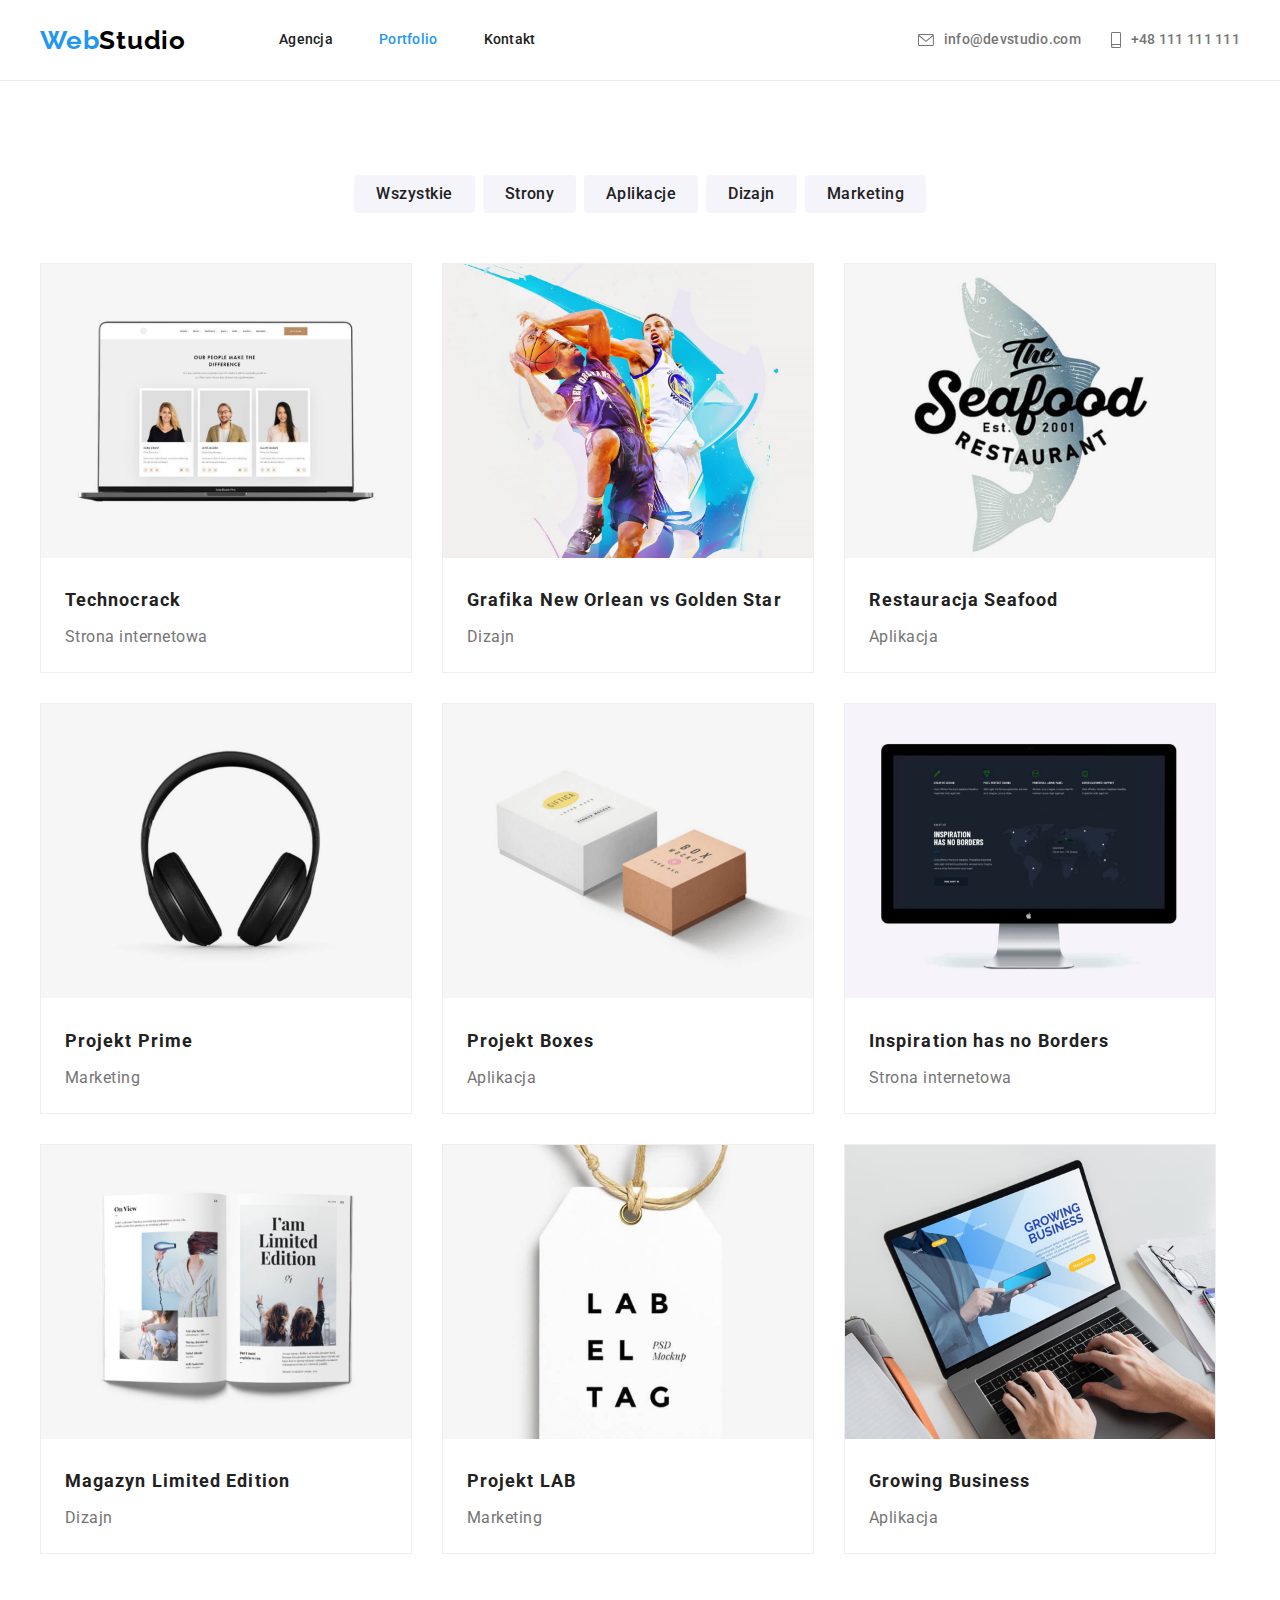
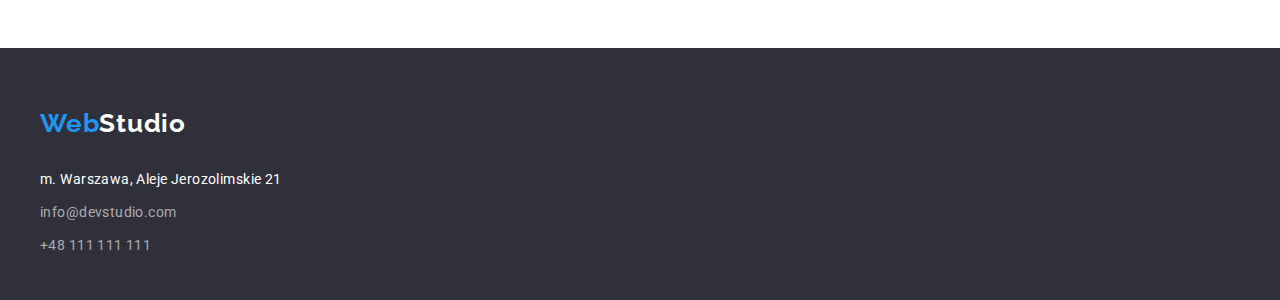
==== portfolio.html @ 2560aaf7 "1" ====
<!DOCTYPE html>
<html lang="pl">
  <head>
    <meta charset="UTF-8" />
    <meta name="viewport" content="widht=device-width, initial-scale=1.0" />
    <title>Studio</title>
    <link rel="stylesheet" href="./css/modern-normalize.css" />
    <link rel="stylesheet" href="./css/styles.css" />
    <link rel="preconnect" href="https://fonts.googleapis.com" />
    <link rel="preconnect" href="https://fonts.gstatic.com" crossorigin />
    <link
      href="https://fonts.googleapis.com/css2?family=Raleway:wght@700&family=Roboto:ital,wght@0,400;0,500;0,900;1,700&display=swap"
      rel="stylesheet"
    />
  </head>
  <body>
    <!--  -->
    <!-- H E A D E R -->
    <!--  -->
    <header class="border-bottom">
      <div class="container flex">
        <div class="header--center">
          <a href="/" class="logo"><span class="logo--color">Web</span>Studio</a>
          <nav class="header--center">
            <ul class="menu">
              <li>
                <a href="index.html" class="menu__item">Agencja </a>
              </li>
              <li>
                <a href="portfolio.html" class="menu__item menu__item--active"
                  >Portfolio</a
                >
              </li>
              <li><a href="/" class="menu__item">Kontakt</a></li>
            </ul>
          </nav>
        </div>
        <div>
          <ul class="menu flex">
            <li>
              <svg class="svg menu--color">
                <use href="./images/icons.svg#icon-envelope"></use>
              </svg>
            </li>

            <li>
              <a href="mailto:info@devstudio.com" class="menu__contact menu--color"
                >info@devstudio.com
              </a>
            </li>

            <li>
              <svg class="svg2 menu--color">
                <use href="./images/icons.svg#icon-smartphone"></use>
              </svg>
            </li>
            <li>
              <a href="tel:+48111111111" class="menu__contact menu__contact--padding-tel"
                >+48 111 111 111
              </a>
            </li>
          </ul>
        </div>
      </div>
    </header>
    <main>
      <!--  -->
      <!-- B U T T O N S  -->
      <!--  -->
      <section>
        <ul class="button-grups">
          <li class="btn">
            <button type="button" class="btn__all btn--theme">Wszystkie</button>
          </li>
          <li class="btn">
            <button type="button" class="btn__sites btn--theme">Strony</button>
          </li>
          <li class="btn">
            <button type="button" class="btn__apps btn--theme">Aplikacje</button>
          </li>
          <li class="btn">
            <button type="button" class="btn-design btn--theme">Dizajn</button>
          </li>
          <li class="btn">
            <button type="button" class="btn-marketing btn--theme">Marketing</button>
          </li>
        </ul>
      </section>
      <!--  -->
      <!-- P I C T U R E S  -->
      <!--  -->
      <section>
        <div class="container">
          <ul class="card-set">
            <li class="pictures">
              <img
                src="./images/portfolio_img9.jpg"
                width="370"
                height="294"
                alt="Technocrack"
              />
              <p class="pictures--heading">Technocrack</p>
              <p class="pictrures--summary">Strona internetowa</p>
            </li>
            <li class="pictures">
              <img
                src="./images/portfolio_img1.jpg"
                width="370"
                height="294"
                alt="Dizajn"
              />
              <p class="pictures--heading">Grafika New Orlean vs Golden Star</p>
              <p class="pictrures--summary">Dizajn</p>
            </li>
            <li class="pictures">
              <img
                src="./images/portfolio_img2.jpg"
                width="370"
                height="294"
                alt="Restauracja Seafood"
              />
              <p class="pictures--heading">Restauracja Seafood</p>
              <p class="pictrures--summary">Aplikacja</p>
            </li>
            <li class="pictures">
              <img
                src="./images/portfolio_img3.jpg"
                width="370"
                height="294"
                alt="Projekt Prime"
              />
              <p class="pictures--heading">Projekt Prime</p>
              <p class="pictrures--summary">Marketing</p>
            </li>
            <li class="pictures">
              <img
                src="./images/portfolio_img4.jpg"
                width="370"
                height="294"
                alt="Projekt Boxes"
              />
              <p class="pictures--heading">Projekt Boxes</p>
              <p class="pictrures--summary">Aplikacja</p>
            </li>
            <li class="pictures">
              <img
                src="./images/portfolio_img5.jpg"
                width="370"
                height="294"
                alt="Inspiration has no Borders"
              />
              <p class="pictures--heading">Inspiration has no Borders</p>
              <p class="pictrures--summary">Strona internetowa</p>
            </li>
            <li class="pictures">
              <img
                src="./images/portfolio_img6.jpg"
                width="370"
                height="294"
                alt="Magazyn Limited Edition"
              />
              <p class="pictures--heading">Magazyn Limited Edition</p>
              <p class="pictrures--summary">Dizajn</p>
            </li>
            <li class="pictures">
              <img
                src="./images/portfolio_img7.jpg"
                width="370"
                height="294"
                alt="Projekt LAB"
              />
              <p class="pictures--heading">Projekt LAB</p>
              <p class="pictrures--summary">Marketing</p>
            </li>
            <li class="pictures">
              <img
                src="./images/portfolio_img8.jpg"
                width="370"
                height="294"
                alt="Growing Business"
              />
              <p class="pictures--heading">Growing Business</p>
              <p class="pictrures--summary">Aplikacja</p>
            </li>
          </ul>
        </div>
      </section>
    </main>
    <!--  -->
    <!-- F O O T E R  -->
    <!--  -->
    <footer>
      <div class="footer--background">
        <div class="container">
          <div class="address--padding">
            <a href="/" class="logo logo--flex">
              <div class="logo--color">Web</div>
              <div class="logo--color-footer">Studio</div>
            </a>
          </div>
          <address>
            <ul class="address">
              <li class="address__item address__item--color">
                m. Warszawa, Aleje Jerozolimskie 21
              </li>
              <li class="address__item">
                <a href="mailto:nfo@devstudio.com" class="address__item--contact">
                  info@devstudio.com
                </a>
              </li>
              <li class="address__item">
                <a href="tel:+48111111111" class="address__item--contact"
                  >+48 111 111 111
                </a>
              </li>
            </ul>
          </address>
        </div>
      </div>
    </footer>
  </body>
</html>
---- css/styles.css ----
:root {
  --white: #ffffff;
  --black: #000000;
  --black-second: #212121;
  --gray-second: #2f303a;
  --gray-footer: rgba(255, 255, 255, 0.6);
  --gray: #757575;
  --button-color: #f5f4fa;
  --color-team: #f5f4fa;
  --blue: #2196f3;
}

* {
  padding: 0;
  margin: 0;
}

h2 {
  margin: 0;
  margin-bottom: 50px;
}

h3 {
  margin-top: 30px;
  margin-bottom: 10px;
}

figure {
  margin-block-start: 0;
  margin-block-end: 0;
  margin-inline-start: 0;
  margin-inline-end: 0;
}

ul {
  margin-block-start: 0;
  margin-block-end: 0;
  margin-inline-start: 0;
  margin-inline-end: 0;
  padding-inline-start: 0;
}

.svg {
  display: flex;
  width: 16px;
  height: 12px;
  margin-right: 10px;
  fill: var(--gray);
}

.svg2 {
  display: flex;
  width: 10px;
  height: 16px;
  margin-right: 10px;
  margin-left: 30px;
  fill: var(--gray);
}

.menu--color:hover {
  fill: #2196f3;
  color: #2196f3;
}

.flex {
  display: flex;
  height: 80px;
  align-items: center;
  justify-content: space-between;
}

.container {
  width: 1200px;
  margin: 0 auto;
}

.header--center {
  display: flex;
  align-items: center;
}

.border-bottom {
  border-bottom: 1px solid #ececec;
}

body {
  font-family: 'Roboto';
  font-style: normal;
  letter-spacing: 0.03em;
  color: var(--gray);
}

.section--padding-top {
  padding-top: 94px;
}

.section--padding-bottom {
  padding-bottom: 94px;
}

.article,
.heading__image,
.our-team__person,
.address,
.btn,
.pictures {
  list-style: none;
}

.logo {
  text-decoration: none;
  font-family: 'Raleway';
  font-size: 26px;
  line-height: 1.19;
  font-weight: 700;
  letter-spacing: 0.03em;
  color: var(--black);
  padding-right: 47px;
}

.logo--color {
  color: var(--blue);
}

.menu {
  display: flex;
  list-style: none;
  font-weight: 500;
  font-size: 14px;
  line-height: 1.14;
  letter-spacing: 0.02em;
}

.right {
  display: flex;
  justify-content: flex-end;
  align-content: center;
}
.menu__item {
  margin-left: 46px;
  text-decoration: none;
  list-style: none;
  color: var(--black-second);
}

.menu__item--active {
  color: var(--blue);
}

.menu__contact {
  text-decoration: none;
  list-style: none;
  color: var(--gray);
}

.menu__contact--padding-te {
  margin-left: 50px;
}

.menu__item:hover,
.menu__item:focus,
.menu__contact:hover,
.menu__contact:focus {
  color: var(--blue);
}

.wallpaper {
  background: rgba(47, 48, 58, 0.4);
  background-image: url('../images/img.png');
  background-position: center;
  background-repeat: no-repeat;
  text-align: center;
  display: flex;
  height: 600px;
}

.wallpaper__heading {
  font-size: 44px;
  font-weight: 900;
  line-height: 1.36;
  letter-spacing: 0.06em;
  color: var(--white);
  text-align: center;
  padding-top: 200px;
  padding-bottom: 30px;
}

.button__item {
  background: var(--blue);
  box-shadow: 0px 4px 4px rgba(0, 0, 0, 0.15);
  border-radius: 4px;
  cursor: pointer;
  height: 50px;
  width: 200px;
  left: 700px;
  font-size: 16px;
  font-weight: 700;
  line-height: 1.86;
  letter-spacing: 0.06em;
  text-align: center;
  color: var(--white);
}

.button__item:focus,
.button__item:hover {
  background: var(--button-color);
  color: var(--blue);
}

.article--flex {
  display: flex;
  gap: 30px;
}
.article__heading {
  font-size: 14px;
  line-height: 1.14;
  letter-spacing: 0.03em;
  color: var(--black-second);
}

.article__summary {
  font-size: 14px;
  font-weight: 400;
  line-height: 1.71;
  letter-spacing: 0.03em;
  color: var(--gray);
}

.heading {
  font-size: 36px;
  font-weight: 700;
  line-height: 1.16;
  letter-spacing: 0.03em;
  color: var(--black-second);
  text-align: center;
}

.images-flex {
  display: flex;
  justify-content: space-between;
}

.out-team--background {
  background: var(--color-team);
}

.our-team {
  font-size: 36px;
  font-weight: 700;
  line-height: 1.16;
  letter-spacing: 0.03em;
  color: var(--black-second);
  text-align: center;
}

.our-team__border {
  background: var(--white);
  box-shadow: 0px 1px 3px rgba(0, 0, 0, 0.12), 0px 1px 1px rgba(0, 0, 0, 0.14),
    0px 2px 1px rgba(0, 0, 0, 0.2);
  border-radius: 0px 0px 4px 4px;
  text-align: center;
}

.our-team__person {
  gap: 30px;
}
.our-team__person--name {
  font-weight: 500;
  font-size: 16px;
  line-height: 1.18;
  letter-spacing: 0.03em;
  color: var(--black-second);
}

.our-team__person--specialization {
  color: var(--gray);
  font-weight: 400;
  margin-bottom: 30px;
}

.footer--background {
  background-color: var(--gray-second);
  height: 252px;
}

.address--padding {
  padding-top: 60px;
}

.logo--color-footer {
  color: var(--white);
}
.logo--flex {
  display: flex;
}
.address {
  margin-top: 20px;
}

.address-footer {
  margin-top: 60px;
}

.address__item {
  font-size: 14px;
  font-weight: 400;
  line-height: 1.71;
  letter-spacing: 0.03em;
  color: var(--gray-footer);
  font-style: normal;
  padding-top: 9px;
}

.address__item--color {
  color: var(--white);
}
.address__item--contact {
  text-decoration: none;
  color: var(--gray-footer);
  font-style: normal;
}

.address__item:hover,
.address__item:focus,
.address__item--contact:hover,
.address__item--contact:focus {
  color: var(--white);
}

.button-grups {
  display: flex;
  justify-content: center;
  gap: 8px;
  margin-top: 94px;
}

.btn--theme {
  border-radius: 4px;
  background-color: var(--button-color);
  color: var(--black-second);
  font-size: 16px;
  font-weight: 500;
  line-height: 1.63;
  letter-spacing: 0.03em;
  text-align: center;
  border: none;
}

.btn__all {
  width: 121px;
  height: 38px;
}

.btn__sites {
  width: 93px;
  height: 38px;
}

.btn__apps {
  width: 114px;
  height: 38px;
}

.btn-design {
  width: 91px;
  height: 38px;
}
.btn-marketing {
  width: 121px;
  height: 38px;
}
.btn__all:hover,
.btn__all:focus,
.btn__sites:hover,
.btn__sites:focus,
.btn__apps:hover,
.btn__apps:focus,
.btn-design:hover,
.btn-design:focus,
.btn-marketing:hover,
.btn-marketing:focus {
  background-color: var(--blue);
  color: var(--white);
  cursor: pointer;
}

.pictures {
  background: #ffffff;
  border: 1px solid #eeeeee;
}

.pictures--heading {
  padding-top: 20px;
  padding-bottom: 4px;
  padding-left: 24px;
  font-size: 18px;
  font-weight: 700;
  line-height: 2;
  letter-spacing: 0.06em;
  color: var(--black-second);
}

.pictrures--summary {
  padding-left: 24px;
  padding-bottom: 20px;
  font-size: 16px;
  font-weight: 400;
  line-height: 1.88;
  letter-spacing: 0.03em;
  color: var(--gray);
}

.card-set {
  margin-top: 50px;
  margin-bottom: 94px;
  display: flex;
  flex-wrap: wrap;
  gap: 30px;
}
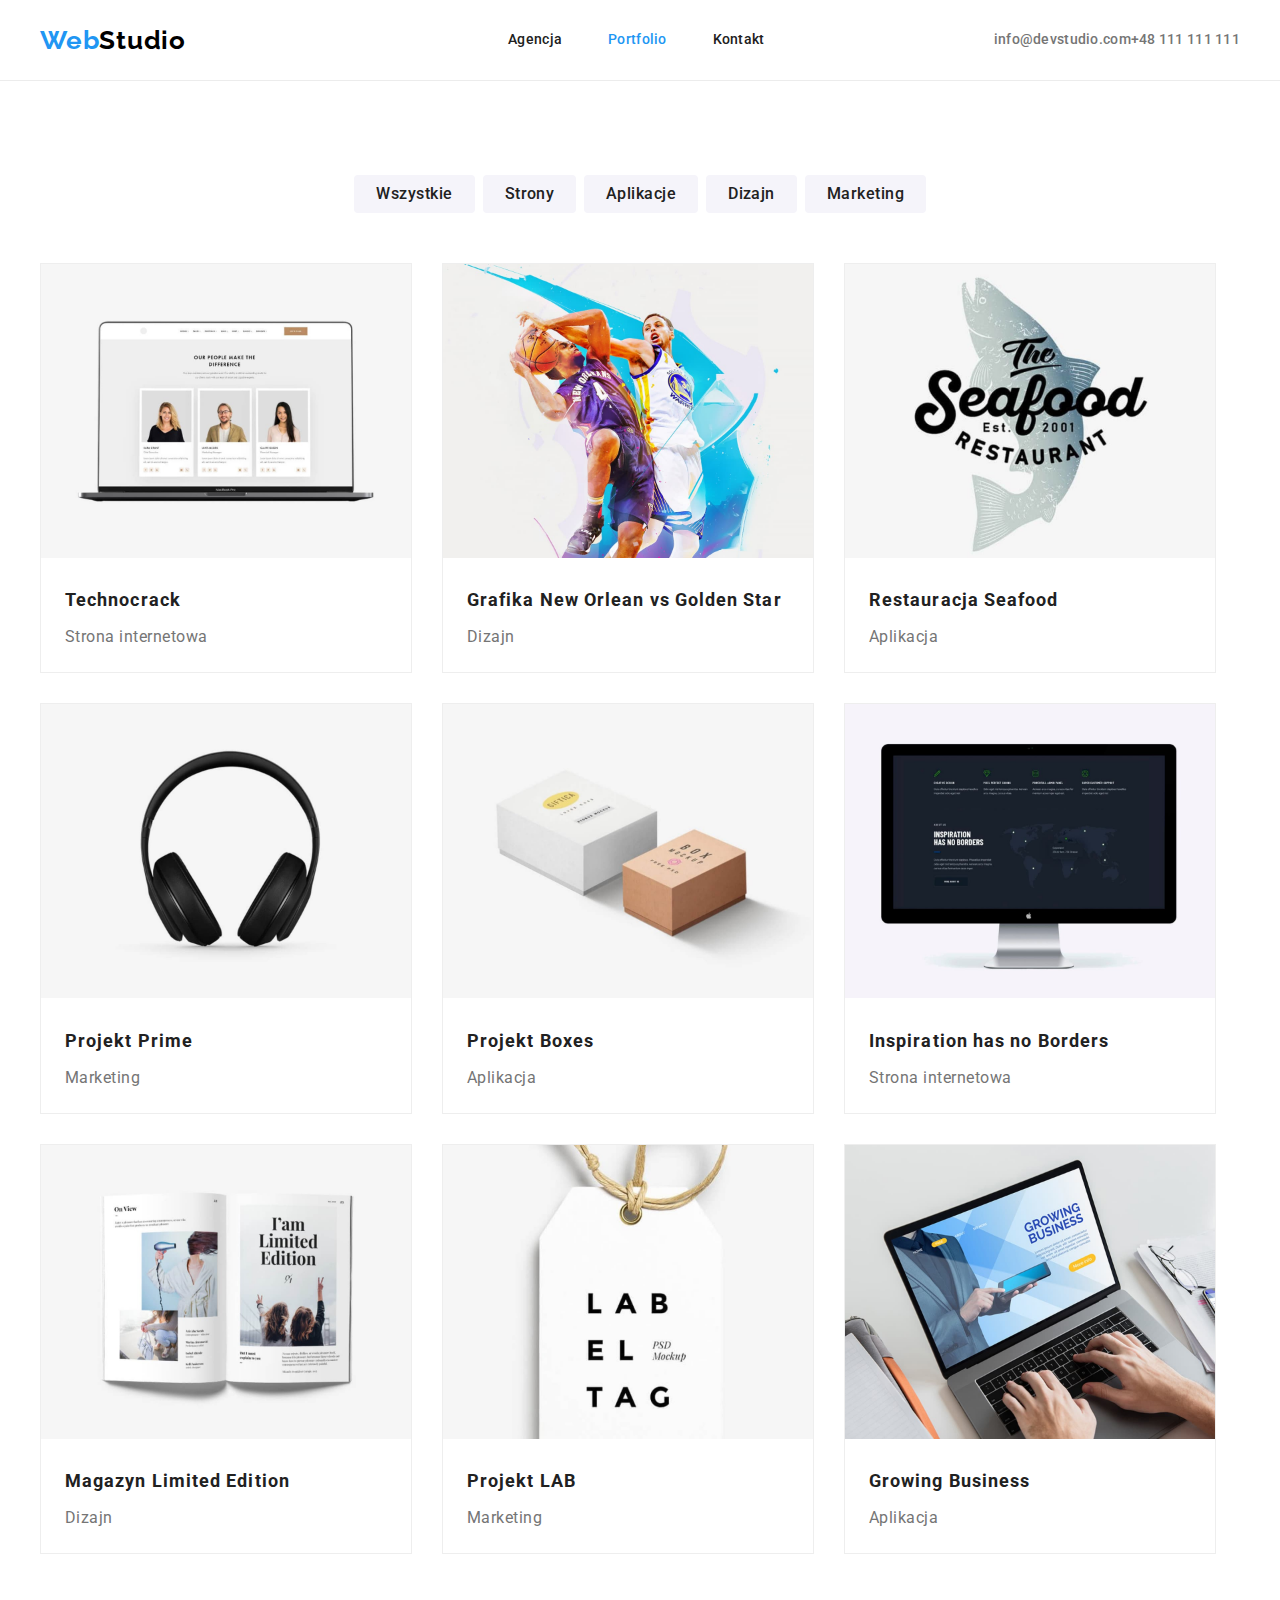
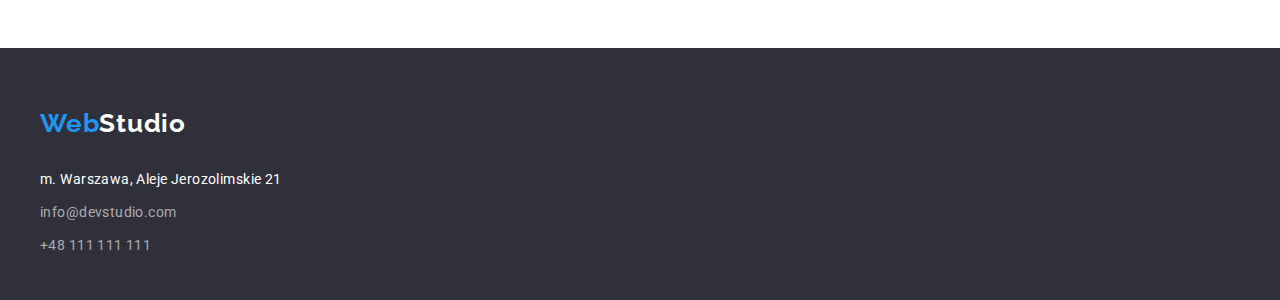
==== commit daddf993: "1" ====
--- a/portfolio.html
+++ b/portfolio.html
@@ -19,48 +19,32 @@
     <!--  -->
     <header class="border-bottom">
       <div class="container flex">
-        <div class="header--center">
-          <a href="/" class="logo"><span class="logo--color">Web</span>Studio</a>
-          <nav class="header--center">
-            <ul class="menu">
-              <li>
-                <a href="index.html" class="menu__item">Agencja </a>
-              </li>
-              <li>
-                <a href="portfolio.html" class="menu__item menu__item--active"
-                  >Portfolio</a
-                >
-              </li>
-              <li><a href="/" class="menu__item">Kontakt</a></li>
-            </ul>
-          </nav>
-        </div>
-        <div>
-          <ul class="menu flex">
+        <a href="/" class="logo"><span class="logo--color">Web</span>Studio</a>
+        <nav>
+          <ul class="menu">
             <li>
-              <svg class="svg menu--color">
-                <use href="./images/icons.svg#icon-envelope"></use>
-              </svg>
-            </li>
-
+              <a href="index.html" class="menu__item">Agencja </a>
+            </li>
             <li>
-              <a href="mailto:info@devstudio.com" class="menu__contact menu--color"
-                >info@devstudio.com
-              </a>
-            </li>
-
-            <li>
-              <svg class="svg2 menu--color">
-                <use href="./images/icons.svg#icon-smartphone"></use>
-              </svg>
-            </li>
-            <li>
-              <a href="tel:+48111111111" class="menu__contact menu__contact--padding-tel"
-                >+48 111 111 111
-              </a>
-            </li>
+              <a href="portfolio.html" class="menu__item menu__item--active">Portfolio</a>
+            </li>
+            <li><a href="/" class="menu__item">Kontakt</a></li>
           </ul>
-        </div>
+        </nav>
+        <ul class="menu">
+          <li>
+            <a
+              href="mailto:nfo@devstudio.com"
+              class="menu__contact menu__contact--padding-mail"
+              >info@devstudio.com
+            </a>
+          </li>
+          <li>
+            <a href="tel:+48111111111" class="menu__contact menu__contact--padding-tel"
+              >+48 111 111 111
+            </a>
+          </li>
+        </ul>
       </div>
     </header>
     <main>
--- a/css/styles.css
+++ b/css/styles.css
@@ -41,7 +41,6 @@
 }
 
 .svg {
-  display: flex;
   width: 16px;
   height: 12px;
   margin-right: 10px;
@@ -49,7 +48,6 @@
 }
 
 .svg2 {
-  display: flex;
   width: 10px;
   height: 16px;
   margin-right: 10px;
@@ -58,8 +56,8 @@
 }
 
 .menu--color:hover {
-  fill: #2196f3;
-  color: #2196f3;
+  fill:var(--blue);
+  color:var(--blue);
 }
 
 .flex {
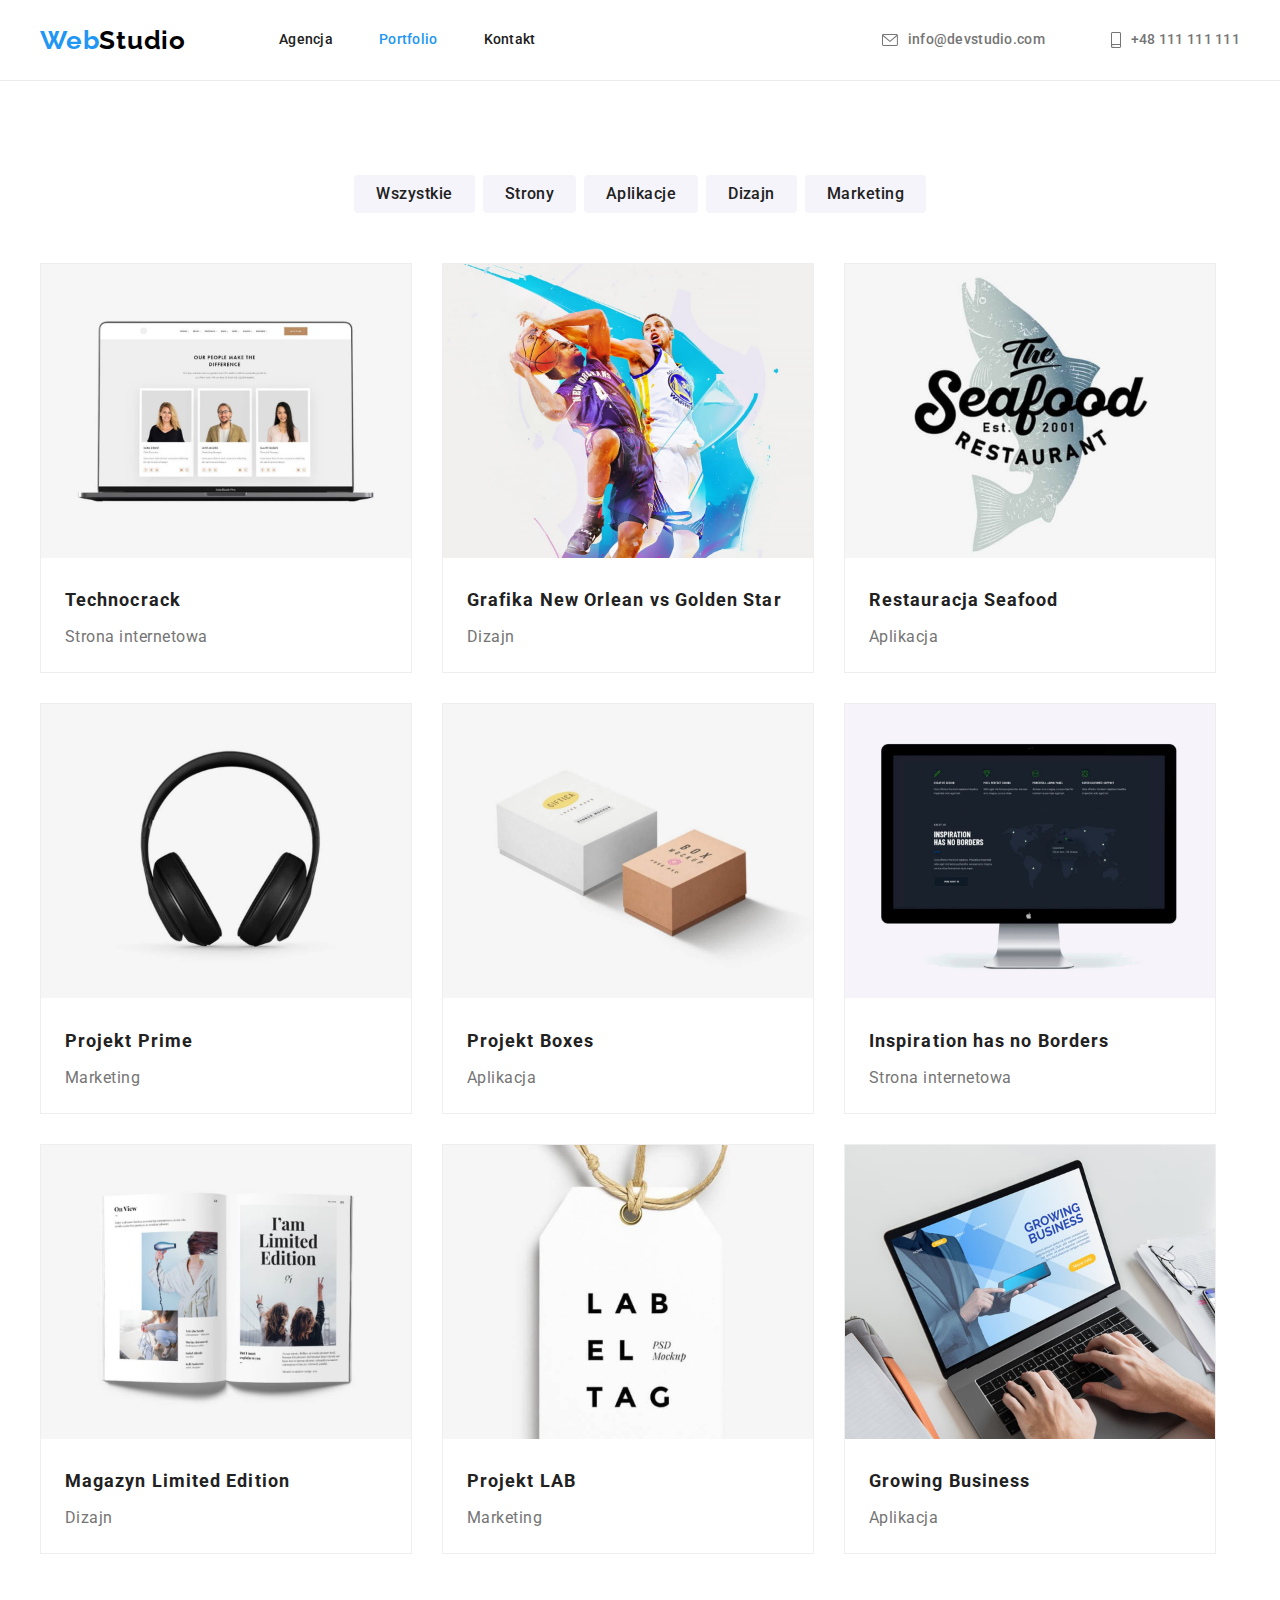
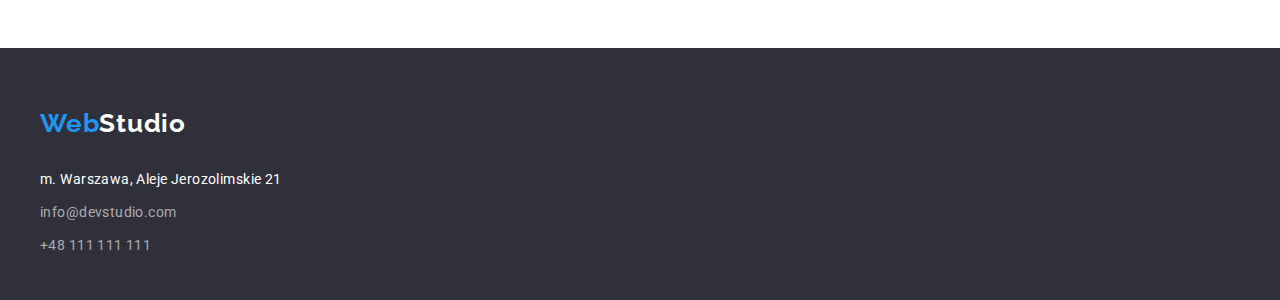
==== commit 0c8e4c9b: "1" ====
--- a/portfolio.html
+++ b/portfolio.html
@@ -19,32 +19,45 @@
     <!--  -->
     <header class="border-bottom">
       <div class="container flex">
-        <a href="/" class="logo"><span class="logo--color">Web</span>Studio</a>
-        <nav>
-          <ul class="menu">
+        <div class="header--center">
+          <a href="/" class="logo"><span class="logo--color">Web</span>Studio</a>
+          <nav class="header--center">
+            <ul class="menu">
+              <li>
+                <a href="index.html" class="menu__item">Agencja </a>
+              </li>
+              <li>
+                <a href="portfolio.html" class="menu__item menu__item--active"
+                  >Portfolio</a
+                >
+              </li>
+              <li><a href="/" class="menu__item">Kontakt</a></li>
+            </ul>
+          </nav>
+        </div>
+        <div>
+          <ul class="menu flex menu--gap">
             <li>
-              <a href="index.html" class="menu__item">Agencja </a>
+              <a href="mailto:info@devstudio.com" class="menu__contact menu--color">
+                <svg class="svg">
+                  <use href="./images/icons.svg#icon-envelope"></use>
+                </svg>
+                <span>info@devstudio.com</span>
+              </a>
             </li>
             <li>
-              <a href="portfolio.html" class="menu__item menu__item--active">Portfolio</a>
-            </li>
-            <li><a href="/" class="menu__item">Kontakt</a></li>
+              <a
+                href="tel:+48111111111"
+                class="menu__contact menu__contact--padding-tel menu--color"
+              >
+                <svg class="svg2">
+                  <use href="./images/icons.svg#icon-smartphone"></use>
+                </svg>
+                <span>+48 111 111 111</span>
+              </a>
+            </li>
           </ul>
-        </nav>
-        <ul class="menu">
-          <li>
-            <a
-              href="mailto:nfo@devstudio.com"
-              class="menu__contact menu__contact--padding-mail"
-              >info@devstudio.com
-            </a>
-          </li>
-          <li>
-            <a href="tel:+48111111111" class="menu__contact menu__contact--padding-tel"
-              >+48 111 111 111
-            </a>
-          </li>
-        </ul>
+        </div>
       </div>
     </header>
     <main>
--- a/css/styles.css
+++ b/css/styles.css
@@ -51,13 +51,12 @@
   width: 10px;
   height: 16px;
   margin-right: 10px;
-  margin-left: 30px;
   fill: var(--gray);
 }
 
-.menu--color:hover {
-  fill:var(--blue);
-  color:var(--blue);
+.menu--color:hover svg {
+  fill: var(--blue);
+  color: var(--blue);
 }
 
 .flex {
@@ -129,6 +128,10 @@
   letter-spacing: 0.02em;
 }
 
+.menu--gap {
+  gap: 16px;
+}
+
 .right {
   display: flex;
   justify-content: flex-end;
@@ -149,9 +152,11 @@
   text-decoration: none;
   list-style: none;
   color: var(--gray);
-}
-
-.menu__contact--padding-te {
+  display: flex;
+  align-items: center;
+}
+
+.menu__contact--padding-tel {
   margin-left: 50px;
 }
 
@@ -163,12 +168,11 @@
 }
 
 .wallpaper {
-  background: rgba(47, 48, 58, 0.4);
+  background: var(--gray-second);
   background-image: url('../images/img.png');
   background-position: center;
   background-repeat: no-repeat;
   text-align: center;
-  display: flex;
   height: 600px;
 }
 
@@ -181,6 +185,14 @@
   text-align: center;
   padding-top: 200px;
   padding-bottom: 30px;
+}
+
+.wallpaper::after {
+  content: '';
+  width: 100%;
+  height: 600px;
+  background: rgba(47, 48, 58, 0.4);
+  display: flex;
 }
 
 .button__item {
@@ -209,6 +221,11 @@
   display: flex;
   gap: 30px;
 }
+
+.size-group {
+  width: 270px;
+  height: 120px;
+}
 .article__heading {
   font-size: 14px;
   line-height: 1.14;
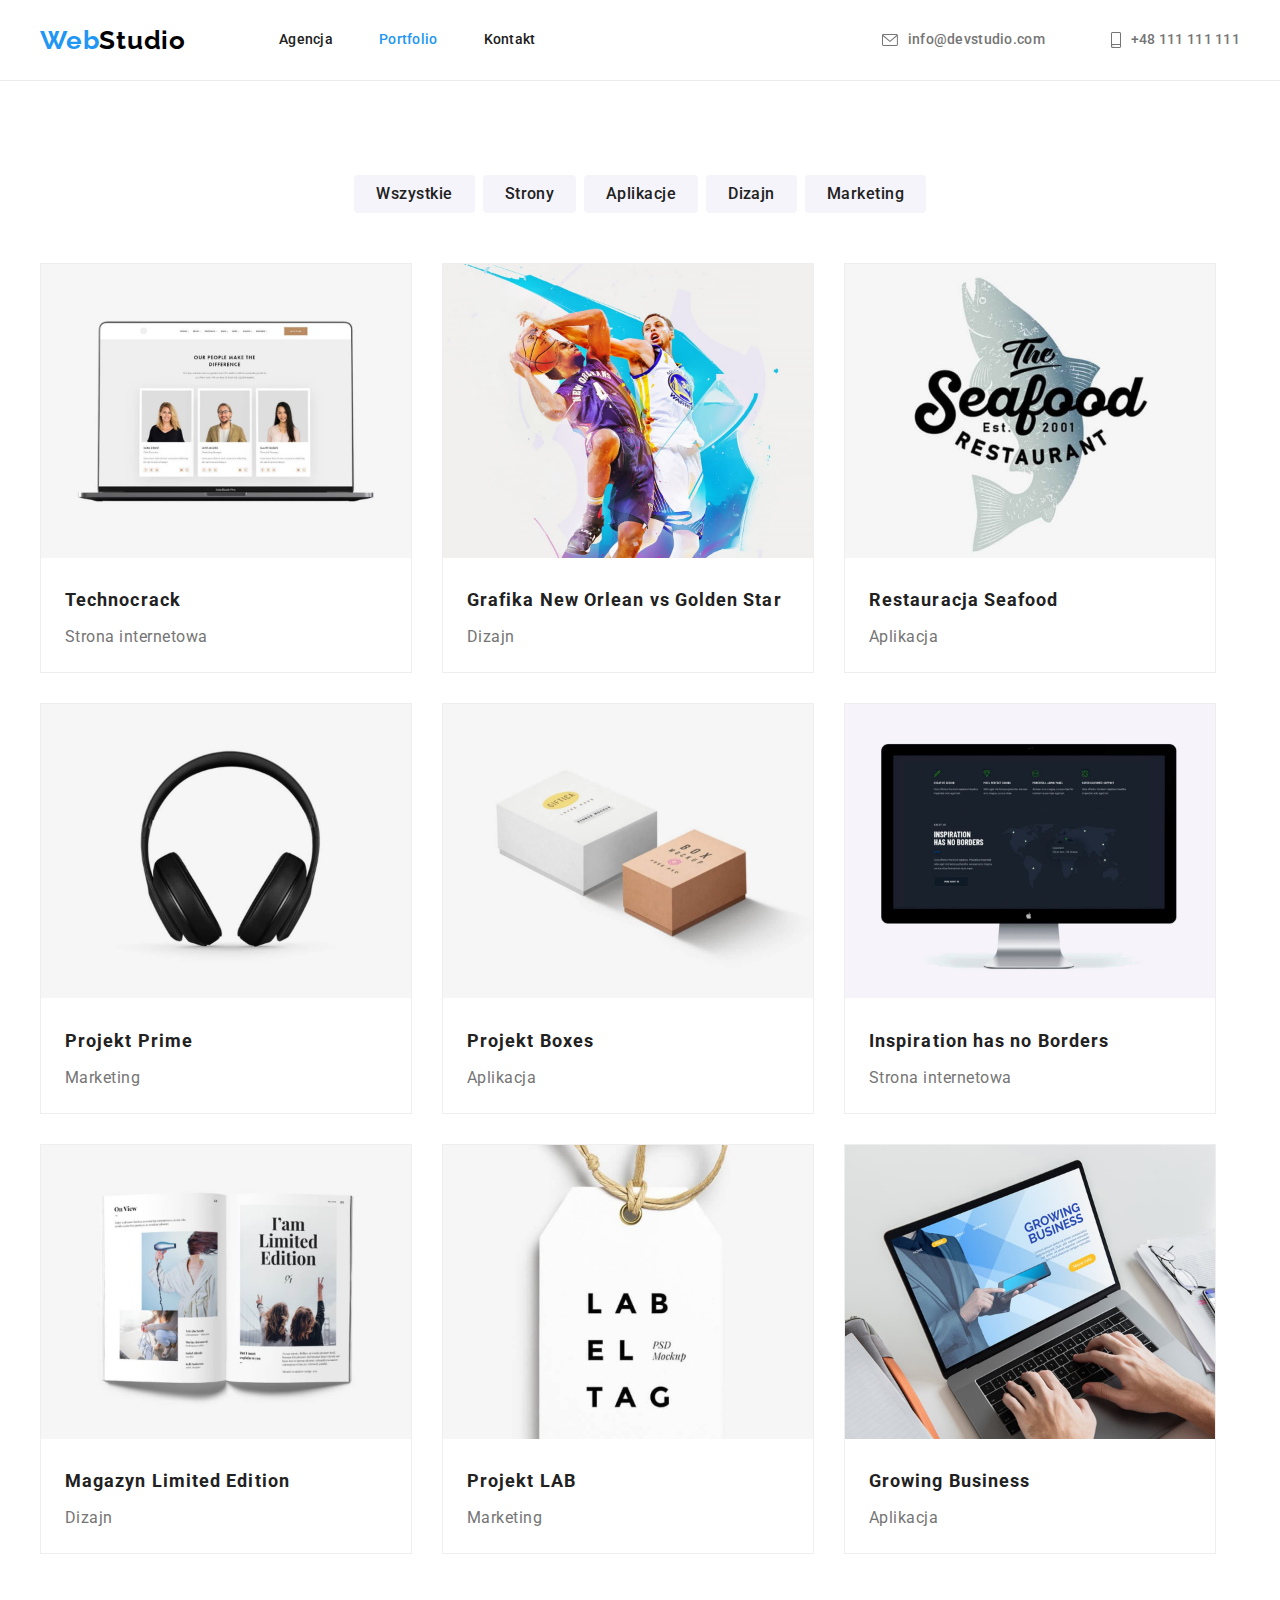
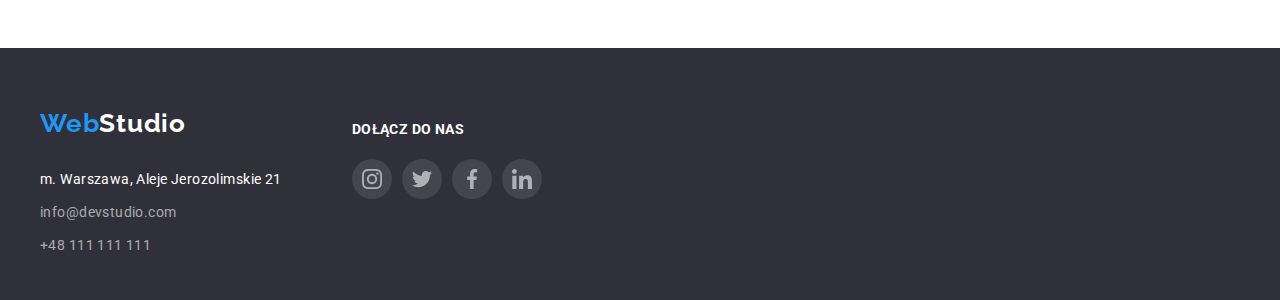
==== commit bc8e6cd1: "1" ====
--- a/portfolio.html
+++ b/portfolio.html
@@ -183,35 +183,70 @@
         </div>
       </section>
     </main>
-    <!--  -->
+<!--  -->
     <!-- F O O T E R  -->
     <!--  -->
     <footer>
       <div class="footer--background">
         <div class="container">
-          <div class="address--padding">
-            <a href="/" class="logo logo--flex">
-              <div class="logo--color">Web</div>
-              <div class="logo--color-footer">Studio</div>
-            </a>
+          <div class="footer-flex">
+            <div>
+              <div>
+                <a href="/" class="logo logo--flex">
+                  <span class="logo--color">Web</span>
+                  <span class="logo--color-footer">Studio</span>
+                </a>
+              </div>
+
+              <address>
+                <ul class="address">
+                  <li class="address__item address__item--color">
+                    m. Warszawa, Aleje Jerozolimskie 21
+                  </li>
+                  <li class="address__item">
+                    <a href="mailto:nfo@devstudio.com" class="address__item--contact">
+                      info@devstudio.com
+                    </a>
+                  </li>
+                  <li class="address__item">
+                    <a href="tel:+48111111111" class="address__item--contact"
+                      >+48 111 111 111
+                    </a>
+                  </li>
+                </ul>
+              </address>
+            </div>
+            <div class="join-us-margin">
+              <div>
+                <span class="join-us">DOŁĄCZ DO NAS</span>
+                <div class="social-icon--footer">
+                  <div class="social-icon--circle--footer">
+                    <svg class="size-social-icon">
+                      <use href="./images/icons.svg#icon-insta"></use>
+                    </svg>
+                  </div>
+
+                  <div class="social-icon--circle--footer">
+                    <svg class="size-social-icon">
+                      <use href="./images/icons.svg#icon-tweet"></use>
+                    </svg>
+                  </div>
+
+                  <div class="social-icon--circle--footer">
+                    <svg class="size-social-icon">
+                      <use href="./images/icons.svg#icon-face"></use>
+                    </svg>
+                  </div>
+
+                  <div class="social-icon--circle--footer">
+                    <svg class="size-social-icon">
+                      <use href="./images/icons.svg#icon-linke"></use>
+                    </svg>
+                  </div>
+                </div>
+              </div>
+            </div>
           </div>
-          <address>
-            <ul class="address">
-              <li class="address__item address__item--color">
-                m. Warszawa, Aleje Jerozolimskie 21
-              </li>
-              <li class="address__item">
-                <a href="mailto:nfo@devstudio.com" class="address__item--contact">
-                  info@devstudio.com
-                </a>
-              </li>
-              <li class="address__item">
-                <a href="tel:+48111111111" class="address__item--contact"
-                  >+48 111 111 111
-                </a>
-              </li>
-            </ul>
-          </address>
         </div>
       </div>
     </footer>
--- a/css/styles.css
+++ b/css/styles.css
@@ -69,6 +69,8 @@
 .container {
   width: 1200px;
   margin: 0 auto;
+  position: relative;
+  z-index: 2;
 }
 
 .header--center {
@@ -169,11 +171,18 @@
 
 .wallpaper {
   background: var(--gray-second);
+  text-align: center;
+  height: 600px;
+}
+
+.image {
   background-image: url('../images/img.png');
   background-position: center;
   background-repeat: no-repeat;
-  text-align: center;
   height: 600px;
+  max-width: 1600px;
+  margin: 0 auto;
+  position: relative;
 }
 
 .wallpaper__heading {
@@ -187,12 +196,14 @@
   padding-bottom: 30px;
 }
 
-.wallpaper::after {
+.image::after {
   content: '';
   width: 100%;
   height: 600px;
   background: rgba(47, 48, 58, 0.4);
   display: flex;
+  position: absolute;
+  top: 0;
 }
 
 .button__item {
@@ -207,7 +218,6 @@
   font-weight: 700;
   line-height: 1.86;
   letter-spacing: 0.06em;
-  text-align: center;
   color: var(--white);
 }
 
@@ -290,7 +300,104 @@
 .our-team__person--specialization {
   color: var(--gray);
   font-weight: 400;
+  margin-bottom: 16px;
+}
+.social-icon {
+  display: flex;
+  justify-content: center;
+  align-items: center;
+  gap: 10px;
   margin-bottom: 30px;
+}
+
+.social-icon--circle {
+  display: flex;
+  align-items: center;
+  justify-content: center;
+  fill: #afb1b8;
+  border-radius: 50%;
+  width: 40px;
+  height: 40px;
+  background-color: var(--white);
+}
+
+.social-icon--circle:hover {
+  background-color: var(--blue);
+  cursor: pointer;
+  fill: var(--white);
+  transition: ease-in 250ms;
+}
+.size-social-icon {
+  width: 20px;
+  height: 20px;
+}
+
+.our-clients {
+  display: flex;
+  align-items: center;
+  justify-content: space-between;
+  fill: #afb1b8;
+  gap: 30px;
+  margin-bottom: 94px;
+}
+
+.our-clients-border {
+  height: 92px;
+  width: 170px;
+  border: 1px solid #afb1b8;
+  border-radius: 4px;
+}
+
+.our-clients-border:hover,
+.our-clients-border:focus {
+  fill: var(--blue);
+  border-color: var(--blue);
+  transition: 250ms;
+  cursor: pointer;
+}
+
+.social-icon--footer {
+  display: flex;
+  gap: 10px;
+  margin-top: 20px;;
+}
+
+.social-icon--circle--footer {
+  display: flex;
+  align-items: center;
+  justify-content: center;
+  fill: #afb1b8;
+  border-radius: 50%;
+  width: 40px;
+  height: 40px;
+  background: rgba(255, 255, 255, 0.1);
+}
+
+.join-us-margin {
+  margin-top: 12px;
+}
+
+.join-us {
+  font-family: 'Roboto';
+  font-style: normal;
+  font-weight: 700;
+  font-size: 14px;
+  line-height: 16px;
+  letter-spacing: 0.03em;
+  text-transform: uppercase;
+  color: #ffffff;
+  }
+
+.social-icon--circle--footer:hover {
+  fill: var(--white);
+  background: var(--blue);
+  transition: 250ms;;
+  cursor: pointer;
+}
+.footer-flex {
+  display: flex;
+  padding-top: 60px;
+  gap: 70px;
 }
 
 .footer--background {
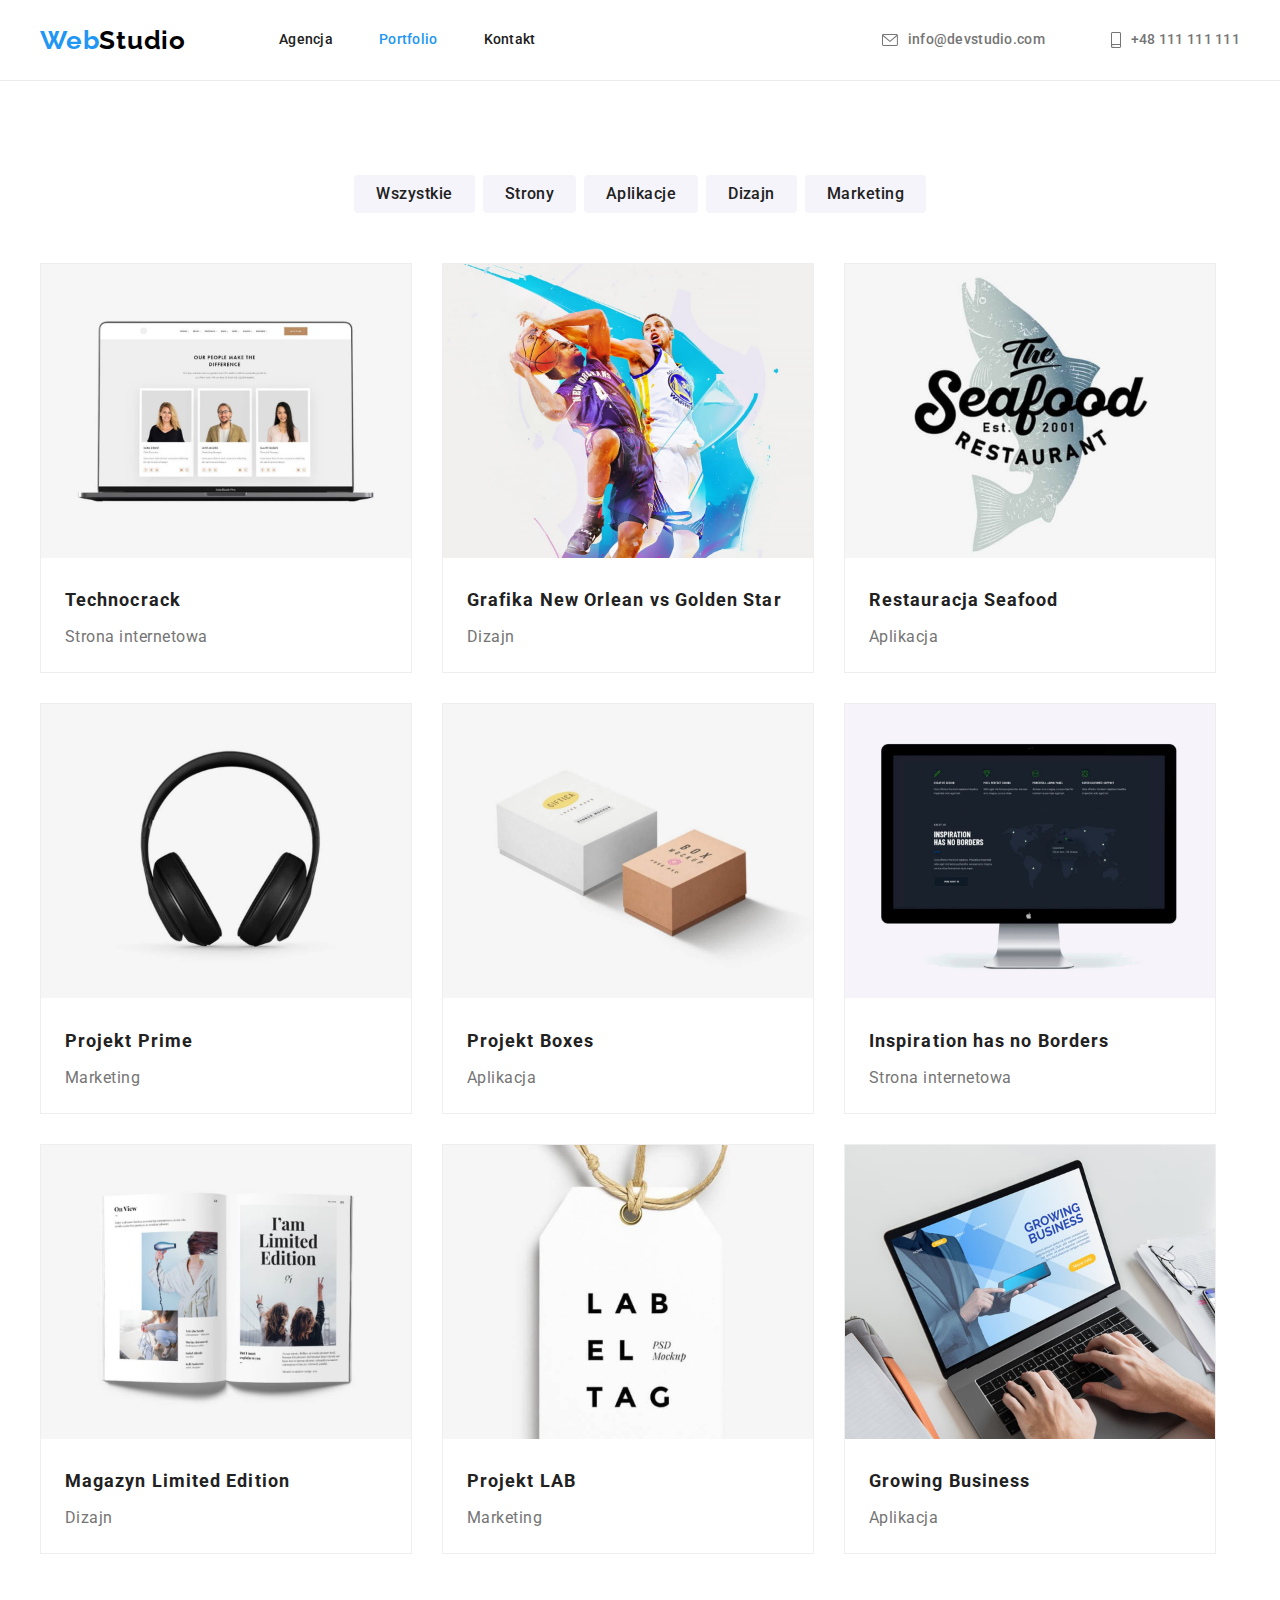
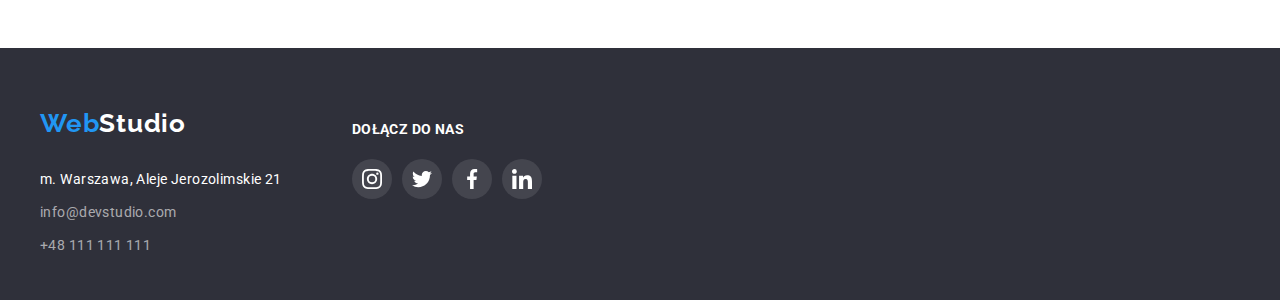
==== commit 10e670d0: "1" ====
--- a/portfolio.html
+++ b/portfolio.html
@@ -183,7 +183,7 @@
         </div>
       </section>
     </main>
-<!--  -->
+    <!--  -->
     <!-- F O O T E R  -->
     <!--  -->
     <footer>
--- a/css/styles.css
+++ b/css/styles.css
@@ -321,6 +321,10 @@
   background-color: var(--white);
 }
 
+.footer-color {
+  fill:var(--white);
+}
+
 .social-icon--circle:hover {
   background-color: var(--blue);
   cursor: pointer;
@@ -359,14 +363,14 @@
 .social-icon--footer {
   display: flex;
   gap: 10px;
-  margin-top: 20px;;
+  margin-top: 20px;
 }
 
 .social-icon--circle--footer {
   display: flex;
   align-items: center;
   justify-content: center;
-  fill: #afb1b8;
+  fill:var(--white);
   border-radius: 50%;
   width: 40px;
   height: 40px;
@@ -386,12 +390,12 @@
   letter-spacing: 0.03em;
   text-transform: uppercase;
   color: #ffffff;
-  }
+}
 
 .social-icon--circle--footer:hover {
   fill: var(--white);
   background: var(--blue);
-  transition: 250ms;;
+  transition: 250ms;
   cursor: pointer;
 }
 .footer-flex {
@@ -504,11 +508,22 @@
   background-color: var(--blue);
   color: var(--white);
   cursor: pointer;
+  box-shadow: 0px 3px 1px rgba(0, 0, 0, 0.1), 0px 1px 2px rgba(0, 0, 0, 0.08),
+    0px 2px 2px rgba(0, 0, 0, 0.12);
+  border-radius: 4px;
 }
 
 .pictures {
   background: #ffffff;
   border: 1px solid #eeeeee;
+}
+
+.pictures:hover,
+.pictures:focus {
+  background: #ffffff;
+  border: 1px solid #eeeeee;
+  box-shadow: 0px 1px 1px rgba(0, 0, 0, 0.12), 0px 4px 4px rgba(0, 0, 0, 0.06),
+    1px 4px 6px rgba(0, 0, 0, 0.16);
 }
 
 .pictures--heading {
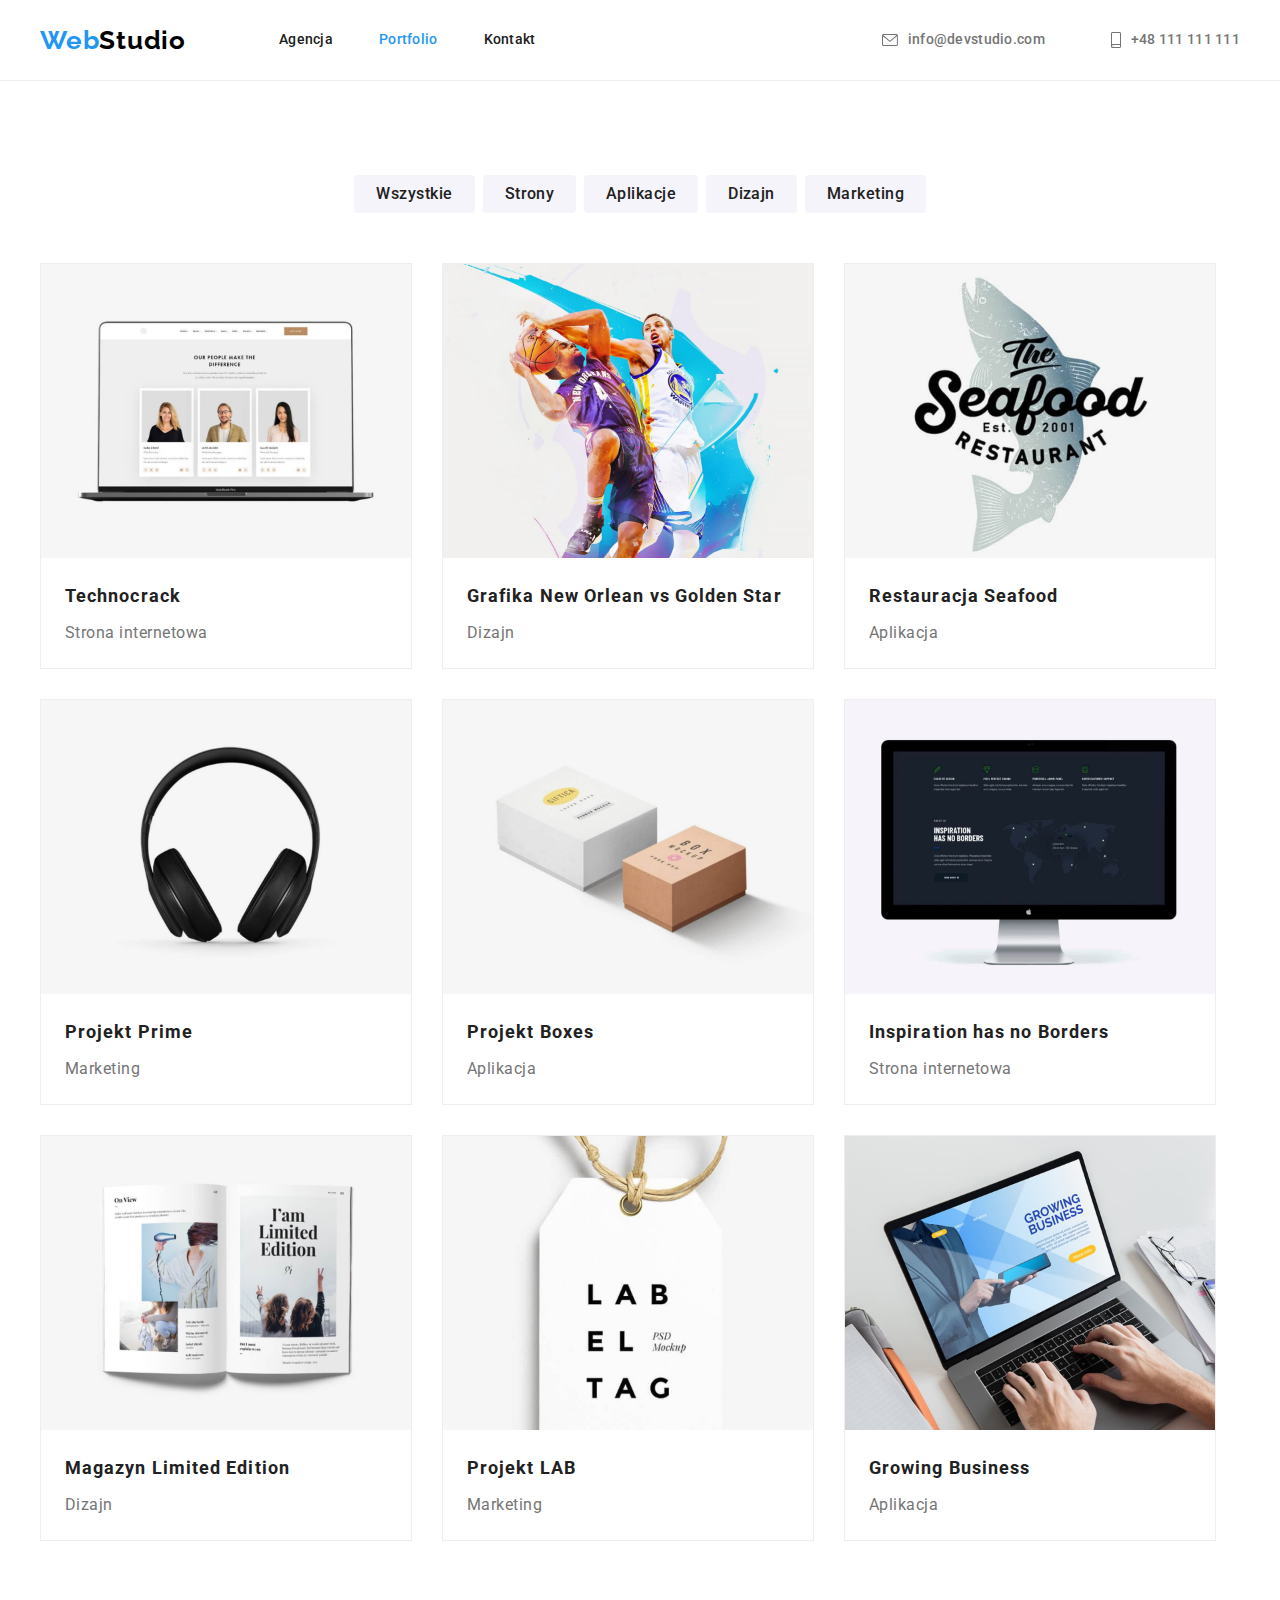
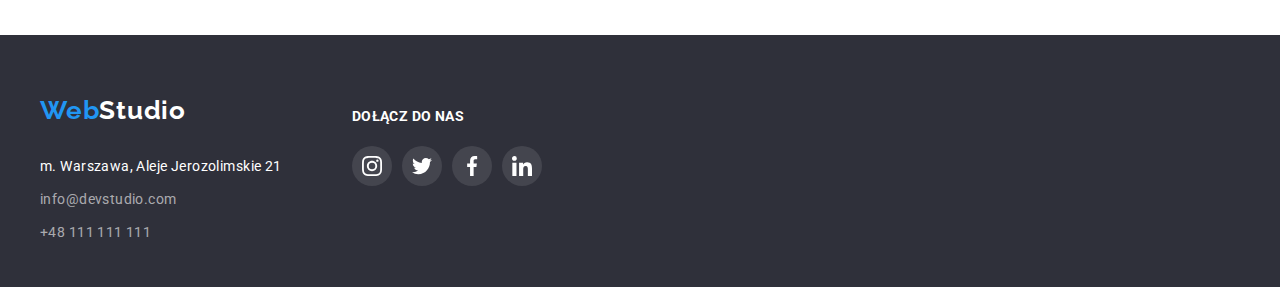
==== commit 4890510a: "1" ====
--- a/portfolio.html
+++ b/portfolio.html
@@ -90,92 +90,120 @@
         <div class="container">
           <ul class="card-set">
             <li class="pictures">
-              <img
-                src="./images/portfolio_img9.jpg"
-                width="370"
-                height="294"
-                alt="Technocrack"
-              />
+              <div class="box img-tech">
+                <div class="overlay">
+                  <p>
+                    Technocrack jest popularną platformą wykorzystywaną do
+                    rozpowszechniania koronawirusa. Firmy wykorzystują tę platformę do
+                    celów szpiegowskich i ataków na niezabezpieczone serwery konkurencji
+                  </p>
+                </div>
+              </div>
               <p class="pictures--heading">Technocrack</p>
               <p class="pictrures--summary">Strona internetowa</p>
             </li>
-            <li class="pictures">
-              <img
-                src="./images/portfolio_img1.jpg"
-                width="370"
-                height="294"
-                alt="Dizajn"
-              />
+
+            <li class="pictures">
+              <div class="box img-diz">
+                <div class="overlay">
+                  <p>
+                    Technocrack jest popularną platformą wykorzystywaną do
+                    rozpowszechniania koronawirusa. Firmy wykorzystują tę platformę do
+                    celów szpiegowskich i ataków na niezabezpieczone serwery konkurencji
+                  </p>
+                </div>
+              </div>
               <p class="pictures--heading">Grafika New Orlean vs Golden Star</p>
               <p class="pictrures--summary">Dizajn</p>
             </li>
             <li class="pictures">
-              <img
-                src="./images/portfolio_img2.jpg"
-                width="370"
-                height="294"
-                alt="Restauracja Seafood"
-              />
+              <div class="box img-ap">
+                <div class="overlay">
+                  <p>
+                    Technocrack jest popularną platformą wykorzystywaną do
+                    rozpowszechniania koronawirusa. Firmy wykorzystują tę platformę do
+                    celów szpiegowskich i ataków na niezabezpieczone serwery konkurencji
+                  </p>
+                </div>
+              </div>
               <p class="pictures--heading">Restauracja Seafood</p>
               <p class="pictrures--summary">Aplikacja</p>
             </li>
             <li class="pictures">
-              <img
-                src="./images/portfolio_img3.jpg"
-                width="370"
-                height="294"
-                alt="Projekt Prime"
-              />
+              <div class="box img-prime">
+                <div class="overlay">
+                  <p>
+                    Technocrack jest popularną platformą wykorzystywaną do
+                    rozpowszechniania koronawirusa. Firmy wykorzystują tę platformę do
+                    celów szpiegowskich i ataków na niezabezpieczone serwery konkurencji
+                  </p>
+                </div>
+              </div>
               <p class="pictures--heading">Projekt Prime</p>
               <p class="pictrures--summary">Marketing</p>
             </li>
             <li class="pictures">
-              <img
-                src="./images/portfolio_img4.jpg"
-                width="370"
-                height="294"
-                alt="Projekt Boxes"
-              />
+              <div class="box img-pro">
+                <div class="overlay">
+                  <p>
+                    Technocrack jest popularną platformą wykorzystywaną do
+                    rozpowszechniania koronawirusa. Firmy wykorzystują tę platformę do
+                    celów szpiegowskich i ataków na niezabezpieczone serwery konkurencji
+                  </p>
+                </div>
+              </div>
               <p class="pictures--heading">Projekt Boxes</p>
               <p class="pictrures--summary">Aplikacja</p>
             </li>
             <li class="pictures">
-              <img
-                src="./images/portfolio_img5.jpg"
-                width="370"
-                height="294"
-                alt="Inspiration has no Borders"
-              />
+              <div class="box img-insp">
+                <div class="overlay">
+                  <p>
+                    Technocrack jest popularną platformą wykorzystywaną do
+                    rozpowszechniania koronawirusa. Firmy wykorzystują tę platformę do
+                    celów szpiegowskich i ataków na niezabezpieczone serwery konkurencji
+                  </p>
+                </div>
+              </div>
               <p class="pictures--heading">Inspiration has no Borders</p>
               <p class="pictrures--summary">Strona internetowa</p>
             </li>
             <li class="pictures">
-              <img
-                src="./images/portfolio_img6.jpg"
-                width="370"
-                height="294"
-                alt="Magazyn Limited Edition"
-              />
+              <div class="box img-mag">
+                <div class="overlay">
+                  <p>
+                    Technocrack jest popularną platformą wykorzystywaną do
+                    rozpowszechniania koronawirusa. Firmy wykorzystują tę platformę do
+                    celów szpiegowskich i ataków na niezabezpieczone serwery konkurencji
+                  </p>
+                </div>
+              </div>
               <p class="pictures--heading">Magazyn Limited Edition</p>
               <p class="pictrures--summary">Dizajn</p>
             </li>
             <li class="pictures">
-              <img
-                src="./images/portfolio_img7.jpg"
-                width="370"
-                height="294"
-                alt="Projekt LAB"
-              />
+              <div class="box img-lab">
+                <div class="overlay">
+                  <p>
+                    Technocrack jest popularną platformą wykorzystywaną do
+                    rozpowszechniania koronawirusa. Firmy wykorzystują tę platformę do
+                    celów szpiegowskich i ataków na niezabezpieczone serwery konkurencji
+                  </p>
+                </div>
+              </div>
               <p class="pictures--heading">Projekt LAB</p>
               <p class="pictrures--summary">Marketing</p>
             </li>
             <li class="pictures">
-              <img
-                src="./images/portfolio_img8.jpg"
-                width="370"
-                height="294"
-                alt="Growing Business"
-              />
+              <div class="box img-gro">
+                <div class="overlay">
+                  <p>
+                    Technocrack jest popularną platformą wykorzystywaną do
+                    rozpowszechniania koronawirusa. Firmy wykorzystują tę platformę do
+                    celów szpiegowskich i ataków na niezabezpieczone serwery konkurencji
+                  </p>
+                </div>
+              </div>
               <p class="pictures--heading">Growing Business</p>
               <p class="pictrures--summary">Aplikacja</p>
             </li>
--- a/css/styles.css
+++ b/css/styles.css
@@ -322,7 +322,7 @@
 }
 
 .footer-color {
-  fill:var(--white);
+  fill: var(--white);
 }
 
 .social-icon--circle:hover {
@@ -370,7 +370,7 @@
   display: flex;
   align-items: center;
   justify-content: center;
-  fill:var(--white);
+  fill: var(--white);
   border-radius: 50%;
   width: 40px;
   height: 40px;
@@ -516,6 +516,7 @@
 .pictures {
   background: #ffffff;
   border: 1px solid #eeeeee;
+  position: relative;
 }
 
 .pictures:hover,
@@ -554,3 +555,127 @@
   flex-wrap: wrap;
   gap: 30px;
 }
+
+.overlay-text {
+  font-family: 'Roboto';
+  font-style: normal;
+  font-weight: 400;
+  font-size: 18px;
+  line-height: 28px;
+  color: #ffffff;
+  padding-left: 25px;
+  padding-right: 45px;
+  padding-top: 49px;
+  padding-bottom: 49px;
+}
+
+.box {
+  background-size: contain;
+  width: 370px;
+  height: 294px;
+  margin-left: auto;
+  margin-right: auto;
+  overflow: hidden;
+}
+
+.img-tech {
+  background-image: url('../images/portfolio_img9.jpg');
+}
+.img-diz {
+  background-image: url('../images/portfolio_img1.jpg');
+}
+
+.img-ap {
+  background-image: url('../images/portfolio_img2.jpg');
+}
+
+.img-prime {
+  background-image: url('../images/portfolio_img3.jpg');
+}
+
+.img-pro {
+  background-image: url('../images/portfolio_img4.jpg');
+}
+
+.img-insp {
+  background-image: url('../images/portfolio_img5.jpg');
+}
+
+.img-mag {
+  background-image: url('../images/portfolio_img6.jpg');
+}
+
+.img-lab {
+  background-image: url('../images/portfolio_img7.jpg');
+}
+
+.img-gro {
+  background-image: url('../images/portfolio_img8.jpg');
+}
+
+.overlay {
+  width: 100%;
+  height: 100%;
+  transform: translatey(100%);
+  transition: cubic-bezier(0.4, 0, 0.2, 1) 250ms;
+  background: rgba(33, 150, 243, 0.9);
+}
+
+.box:hover .overlay {
+  transform: translate(0);
+}
+
+.overlay p {
+  color: var(--white);
+  padding-left: 24px;
+  padding-top: 49px;
+  padding-right: 46px;
+  padding-bottom: 49px;
+  font-family: Roboto;
+  font-size: 18px;
+  font-weight: 400;
+  line-height: 28px;
+  letter-spacing: 0.03em;
+  text-align: left;
+}
+
+.backdrop {
+  position: fixed;
+  left: 0;
+  top: 0;
+  width: 100%;
+  height: 100%;
+  background: rgba(0, 0, 0, 0.3);
+  transition: linear 500ms;
+}
+
+.modal {
+  position: absolute;
+  height: 528px;
+  width: 581px;
+  border-radius: 4px;
+  background-color: var(--whitehihi);
+  top: 50%;
+  left: 50%;
+  transform: translate(-50%, -50%);
+  box-shadow: 0px 1px 3px rgba(0, 0, 0, 0.12), 0px 1px 1px rgba(0, 0, 0, 0.14),
+    0px 2px 1px rgba(0, 0, 0, 0.2);
+}
+
+.close {
+  position: absolute;
+  width: 30px;
+  height: 30px;
+  background: #ffffff;
+  border: var(--whitehihi);
+  right: 8px;
+  top: 8px;
+  cursor: pointer;
+}
+
+.is-hidden {
+  opacity: 0;
+  visibility: hidden;
+  pointer-events: none;
+  transition: linear 500ms;
+}
